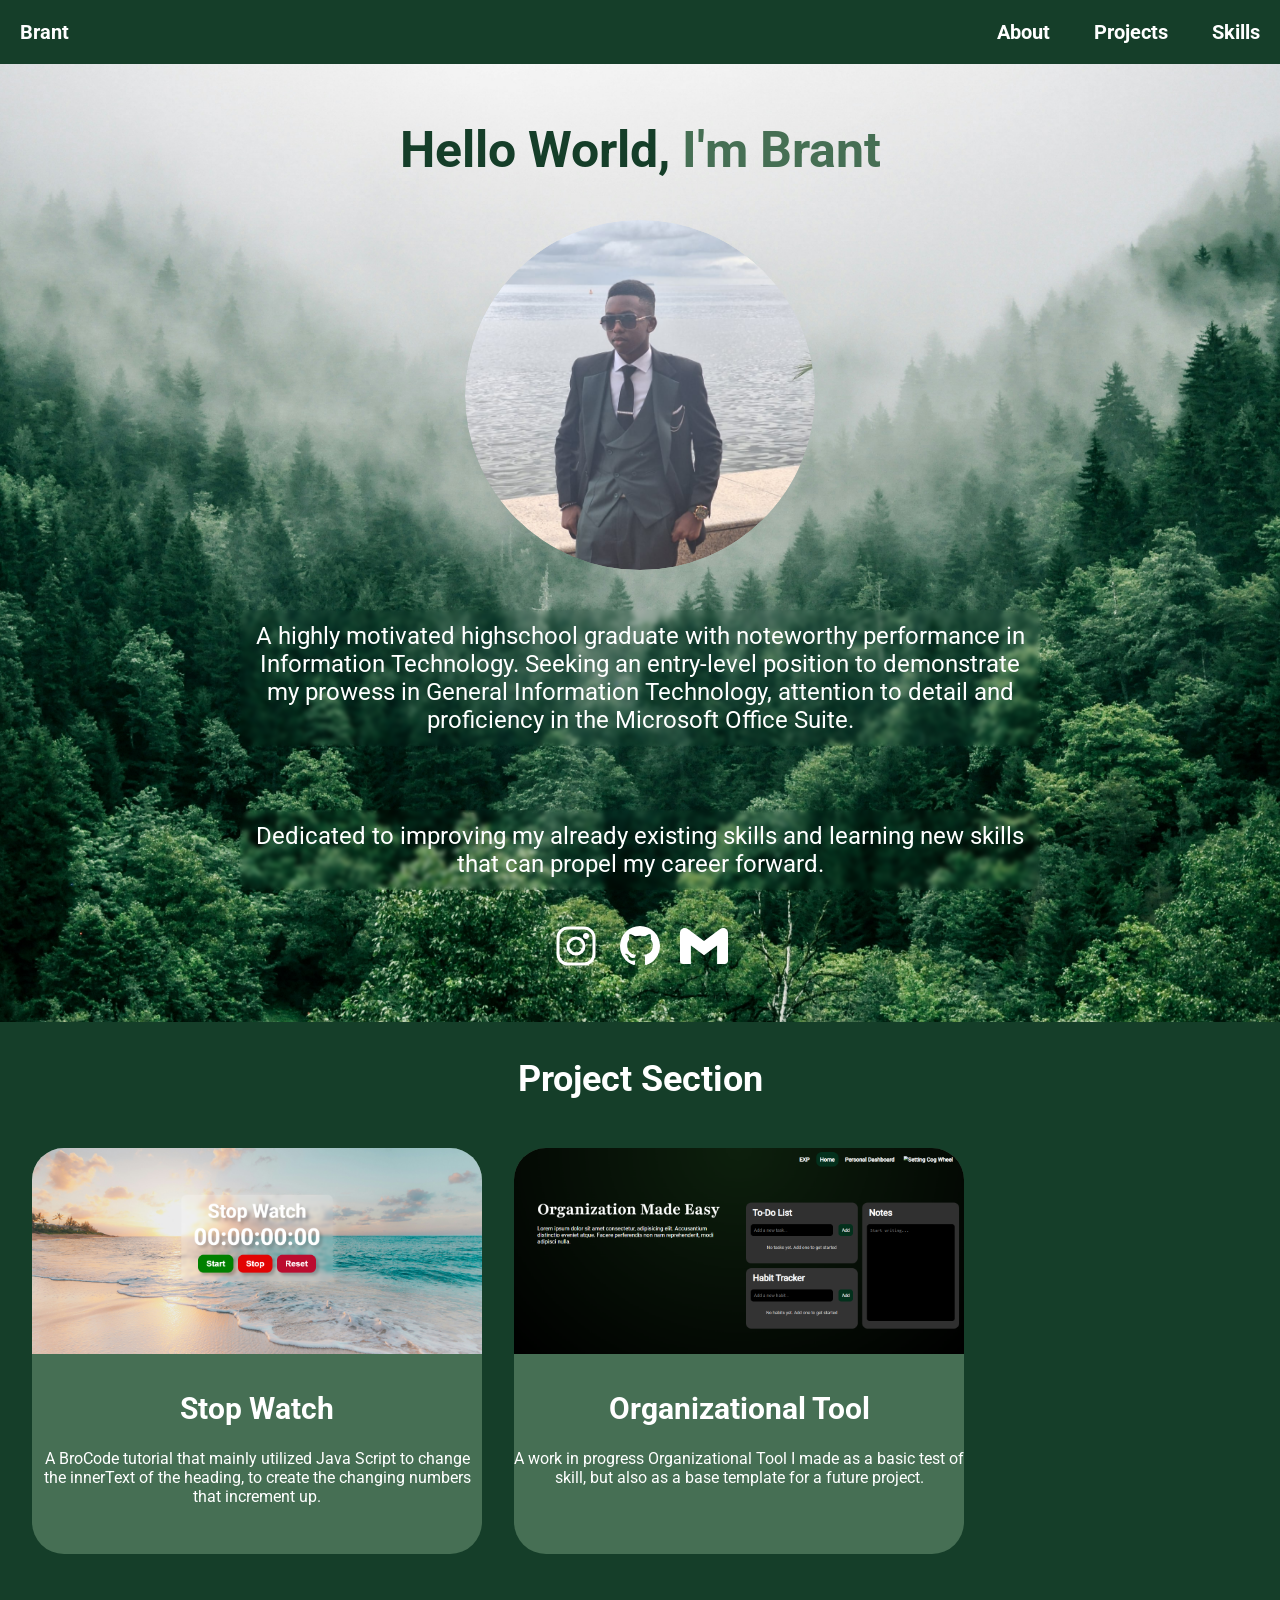
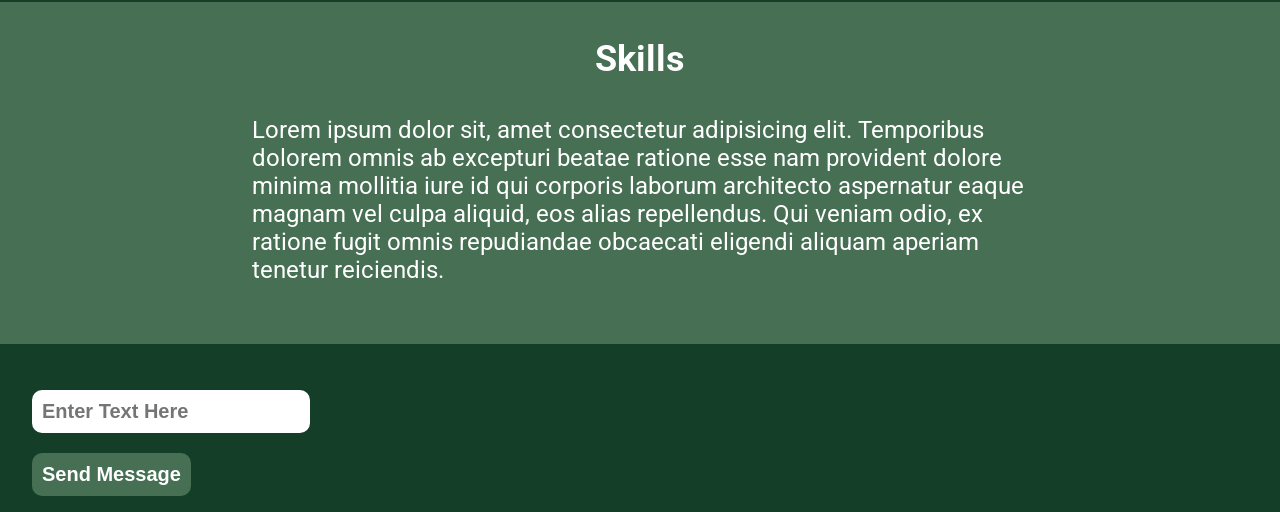
==== index.html @ a265caab "Added variables for colours Increased paragraph text size Improved Stop Watch description" ====
<!DOCTYPE html>
<html lang="en">

<head>
    <meta charset="UTF-8">
    <meta name="viewport" content="width=device-width, initial-scale=1.0">
    <title>Portfolio Website</title>
    <link rel="stylesheet" href="style.css">
    <link rel="icon" href="icons/Logo.png">
</head>

<body>

    <main>

        <header>
            <nav>
                <div class="left">
                    <a href="#">Brant</a>
                </div>

                <div class="right">
                    <a href="#about-section">About</a>
                    <a href="#project-section">Projects</a>
                    <a href="#skill-section">Skills</a>
                </div>
            </nav>
        </header>

        <div class="about-section-background">
            <div class="about-section">
                <h1><span style="color: #153e29;">Hello World,</span> <span style="color: #466f54;">I'm Brant</span>
                </h1>

                <div class="profile-picture">
                    <img src="images/Profile_9.png" alt="A Profile Picture of Me">
                </div>

                <p>
                    A highly motivated highschool graduate with noteworthy performance in Information Technology.
                    Seeking an entry-level position to demonstrate my prowess in General Information Technology,
                    attention to detail and proficiency in the Microsoft Office Suite.
                </p>

                <p>
                    Dedicated to improving my already existing skills and learning new skills that can propel my career
                    forward.
                </p>
            </div>
            <div class="social-links">
                <a href="https://www.instagram.com/unknown._.5772?igsh=MW9hZGM4cDAwenkwdQ=="><img
                        src="icons/line-md--instagram.png" alt="Instagram Logo"></a>
                <a href="https://github.com/Shade5772"><img src="icons/mdi--github.png" alt="Github Logo"></a>
                <a href="mailto:brantstrose@gmail.com"><img src="icons/simple-icons--gmail.png" alt="Gmail Logo"></a>
            </div>
        </div>

        <div class="project-section">

            <h2>Project Section</h2>

            <div class="project-display">

                <div class="project-display-item">
                    <a href="/projects/project_one/index.html"><img class="project-image" src="/images/Project_One.png"
                            alt=""></a>
                    <p>
                        <h3>Stop Watch</h3><br><br>

                        A BroCode tutorial that mainly utilized Java Script to change the innerText of the heading, to
                        create the changing numbers that increment up.
                    </p>
                </div>

                <div class="project-display-item">
                    <a href="/projects/project_two/inedx.html"><img class="project-image" src="/images/Project_Two.png"
                            alt=""></a>
                    <p>
                        <h3>Organizational Tool</h3> <br><br>

                        A work in progress Organizational Tool I made as a basic test of skill, but also as a base
                        template for a future project.
                    </p>
                </div>

            </div>

        </div>

        <div class="skill-section">
            <h2>Skills</h2>

            <p>
                Lorem ipsum dolor sit, amet consectetur adipisicing elit. Temporibus dolorem omnis ab excepturi beatae
                ratione esse nam provident dolore minima mollitia iure id qui corporis laborum architecto aspernatur
                eaque magnam vel culpa aliquid, eos alias repellendus. Qui veniam odio, ex ratione fugit omnis
                repudiandae obcaecati eligendi aliquam aperiam tenetur reiciendis.
            </p>
        </div>

    </main>

    <footer>
        <div class="contacts-section">

            <input id="textInput" type="text" placeholder="Enter Text Here">
            <button onclick="sendConsole()" class="sendButton">Send Message</button>

        </div>
    </footer>
    <script src="main.js" defer></script>
</body>

</html>
---- style.css ----
@import url('https://fonts.googleapis.com/css2?family=Roboto:wght@700&display=swap');

:root {
    
    --background-colour-one: #153e29;
    --background-colour-two: #466f54;
    --default-text-colour: #fff;
    --default-hover: #dfe1e167;
} 

* {
    box-sizing: border-box;
    margin: 0;
    padding: 0;

}

body {
    min-height: 100vh;
    font-family: Roboto;
    color: var(--default-text-colour);
}

main {
    display: flex;
    flex-direction: column;
}

footer {
    display: flex;
    flex-direction: column;
}

.about-section-background {
    background-image: url(images/background.jpg);
    background-size: cover;
    background-repeat: no-repeat;
    background-position: center;
}

.about-section {
    flex-direction: column;
    justify-content: center;
    padding: 6em 0em 0em;
    display: flex;
    align-items: center;
    text-align: center;
    gap: 1em;
}

.project-section {
    display: flex;
    flex-direction: column;
    text-align: center;
    padding: 0em 0em 3em 0em;
    background-color: var(--background-colour-one);
}

.skill-section {
    display: flex;
    flex-direction: column;
    align-items: center;
    padding: 0em 0em 3em 0em;
    background-color: var(--background-colour-two);
}

.contacts-section {
    display: flex;
    flex-direction: column;
    align-items: flex-start;
    background-color: var(--background-colour-one);
    padding: 1em 2em 1em;
}

nav {
    display: flex;
    background-color: var(--background-colour-one);
    align-items: center;
    width: 100%;
    justify-content: space-between;
    position: fixed;
    height: 4em;
    top: 0em;
    z-index: 1000;
}

nav .right a,
nav .left a {
    color: var(--default-text-colour);
    font-weight: bold;
    font-size: 20px;
    text-decoration: none;
    padding: 1em;
}

nav .right a:hover,
nav .left a:hover {
    transition: background-color .2s ease;
    background-color: var(--default-hover);
}

.about-section h1 {
    padding: .5em;
    font-size: 50px;
    font-weight: bold;
}

.about-section .profile-picture {
    width: 350px;
    height: 350px;
    border-radius: 50%;
    overflow: hidden;
}

.about-section .profile-picture img {
    width: 350px;
    height: 350px;
    border-radius: 50%;
    object-fit: cover;
    transition: transform 0.4s ease;
    box-shadow: 10px 10px 20px rgba(255, 255, 255, 0.2);
}

.about-section .profile-picture img:hover {
    transform: scale(1.2);
}

.about-section p {
    margin: 1em 10em 1em 10em;
    padding: .5em;
    font-size: 24px;
    background-color: #ffffff00;
    backdrop-filter: blur(2px);
    border-radius: 10px;
}

.social-links {
    display: flex;
    flex-direction: row;
    align-items: center;
    justify-content: center;
    padding-bottom: 3em;
}

.social-links a {
    padding: .5em .5em 0em;
}

.social-links a img:hover {
    transform: scale(1.2);
}

.project-section h2 {
    margin-top: 1em;
    font-size: 36px;
}

.project-section h3 {
    font-size: 30px;
    margin: -.5em 0em -.5em 0em;
}

.project-section p {
    padding: 1em;
    font-size: 24px;
}

.project-display {
    display: grid;
    margin: 3em 0em 0em 2em;
    padding: 0em 0em 0em 0em;
    grid-template-rows: auto;
    grid-template-columns: 450px 450px;
    gap: 2em;
    justify-content: left;
}

.project-display-item {
    background-color: var(--background-colour-two);
    border-radius: 2em 2em 2em 2em;
}

.project-image {
    width: 450px;
    object-fit: contain;
    border-radius: 2em 2em 0em 0em;
}

.skill-section h2 {
    margin-top: 1em;
    font-size: 36px;
}

.skill-section p {
    margin: 1em 10em 0em 10em;
    padding: .5em;
    font-size: 24px;
}

.sendButton {
    padding: .5em;
    margin-top: 1em;
    font-size: 20px;
    font-weight: bold;
    border: none;
    background-color: var(--background-colour-two);
    border-radius: 10px;
    transition: background-color .2s ease;
    color: var(--default-text-colour);
}

.sendButton:hover {
    background-color: #2f573d;
}

#textInput {
    padding: .5em;
    margin-top: 1.5em;
    font-size: 20px;
    font-weight: bold;
    border: none;
    border-radius: 10px;
}

@media (max-width: 992px) {

    nav .left a,
    nav .right a {
        font-size: 15px;
    }

    nav {
        height: 3em;
    }

    .about-section {
        padding-top: 4.5em;
    }

    .about-section .profile-picture img {
        width: 250px;
        height: 250px;
        border-radius: 50%;
        object-fit: cover;
    }

    .about-section .profile-picture {
        width: 250px;
        height: 250px;
        border-radius: 50%;
        overflow: hidden;
    }

    .about-section h1 {
        font-size: 33px;
    }

    .project-section h2,
    .skill-section h2 {
        font-size: 32px;
    }

    .project-section p,
    .skill-section p,
    .about-section p {
        margin: 1em 3em 1em 3em;
        padding: .5em;
        font-size: 15px;
    }

    .social-links img {
        transform: scale(.9);
    }

    .social-links {
        padding-bottom: 1.5em;
    }

    .social-links a img:hover {
        transform: scale(1);
    }
}
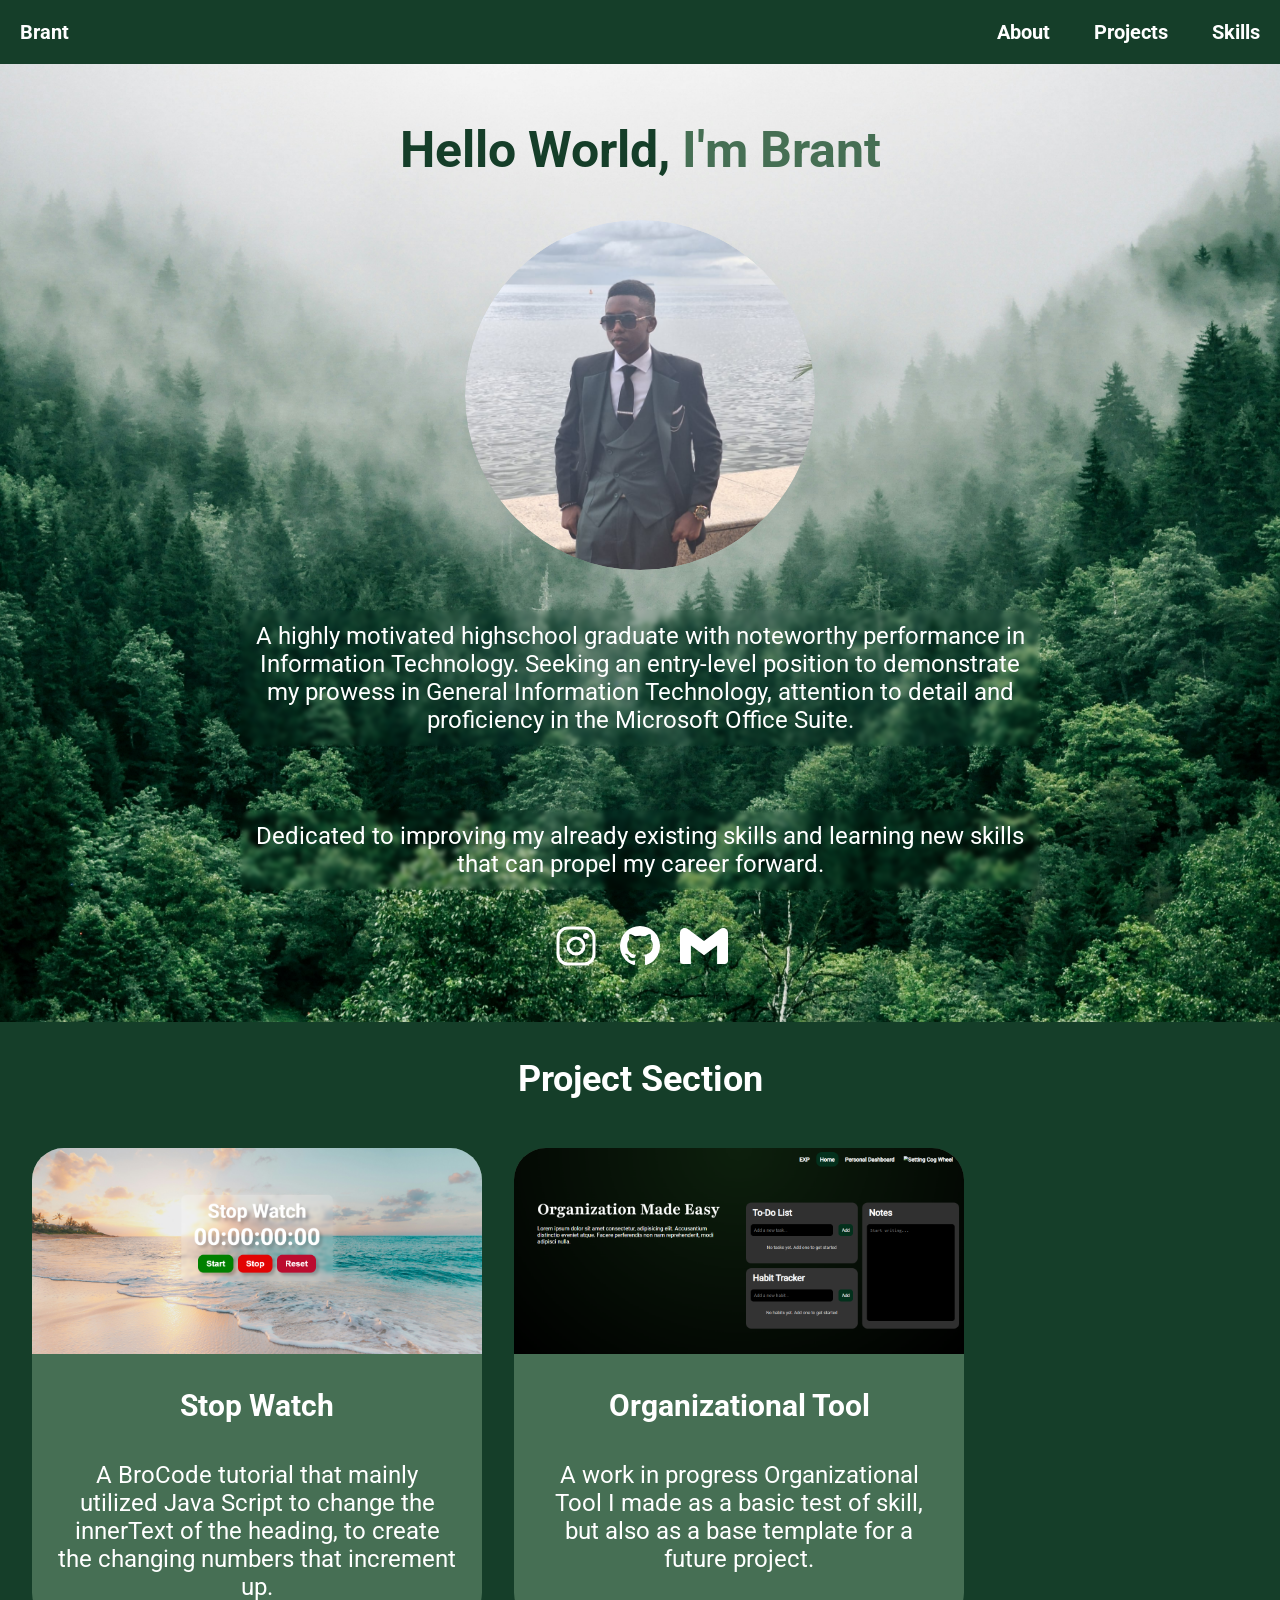
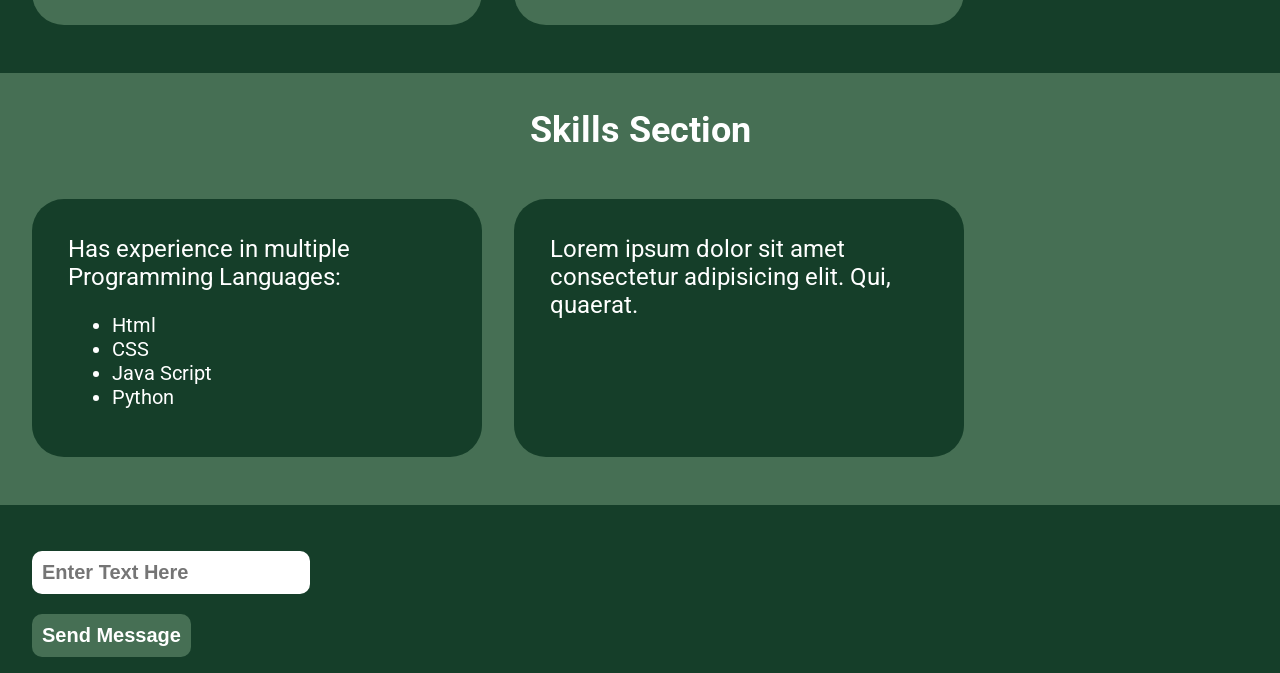
==== commit 65eff4d7: "Revised Skills Section" ====
--- a/index.html
+++ b/index.html
@@ -64,9 +64,10 @@
                 <div class="project-display-item">
                     <a href="/projects/project_one/index.html"><img class="project-image" src="/images/Project_One.png"
                             alt=""></a>
+
+                    <h3>Stop Watch</h3><br><br>
+
                     <p>
-                        <h3>Stop Watch</h3><br><br>
-
                         A BroCode tutorial that mainly utilized Java Script to change the innerText of the heading, to
                         create the changing numbers that increment up.
                     </p>
@@ -75,9 +76,10 @@
                 <div class="project-display-item">
                     <a href="/projects/project_two/inedx.html"><img class="project-image" src="/images/Project_Two.png"
                             alt=""></a>
+
+                    <h3>Organizational Tool</h3> <br><br>
+
                     <p>
-                        <h3>Organizational Tool</h3> <br><br>
-
                         A work in progress Organizational Tool I made as a basic test of skill, but also as a base
                         template for a future project.
                     </p>
@@ -88,14 +90,35 @@
         </div>
 
         <div class="skill-section">
-            <h2>Skills</h2>
 
-            <p>
-                Lorem ipsum dolor sit, amet consectetur adipisicing elit. Temporibus dolorem omnis ab excepturi beatae
-                ratione esse nam provident dolore minima mollitia iure id qui corporis laborum architecto aspernatur
-                eaque magnam vel culpa aliquid, eos alias repellendus. Qui veniam odio, ex ratione fugit omnis
-                repudiandae obcaecati eligendi aliquam aperiam tenetur reiciendis.
-            </p>
+            <h2>Skills Section</h2>
+
+            <div class="skill-display">
+
+                <div class="skill-display-item">
+                    <p>
+
+                        Has experience in multiple Programming Languages:
+                        <ul>
+                            <li>Html</li>
+                            <li>CSS</li>
+                            <li>Java Script</li>
+                            <li>Python</li>
+                        </ul>
+
+                    </p>
+                </div>
+
+                <div class="skill-display-item">
+
+                    <p>
+                        Lorem ipsum dolor sit amet consectetur adipisicing elit. Qui, quaerat.
+                    </p>
+
+                </div>
+
+            </div>
+
         </div>
 
     </main>
--- a/style.css
+++ b/style.css
@@ -1,12 +1,12 @@
 @import url('https://fonts.googleapis.com/css2?family=Roboto:wght@700&display=swap');
 
 :root {
-    
+
     --background-colour-one: #153e29;
     --background-colour-two: #466f54;
     --default-text-colour: #fff;
     --default-hover: #dfe1e167;
-} 
+}
 
 * {
     box-sizing: border-box;
@@ -59,9 +59,10 @@
 .skill-section {
     display: flex;
     flex-direction: column;
-    align-items: center;
+    align-items: left;
     padding: 0em 0em 3em 0em;
     background-color: var(--background-colour-two);
+    size: 1;
 }
 
 .contacts-section {
@@ -157,11 +158,11 @@
 
 .project-section h3 {
     font-size: 30px;
-    margin: -.5em 0em -.5em 0em;
+    margin: 1em 0em 0em 0em;
 }
 
 .project-section p {
-    padding: 1em;
+    padding: 0em 1em 1em 1em;
     font-size: 24px;
 }
 
@@ -189,12 +190,33 @@
 .skill-section h2 {
     margin-top: 1em;
     font-size: 36px;
+    text-align: center;
 }
 
 .skill-section p {
-    margin: 1em 10em 0em 10em;
+    margin: 1em 1em 0em 1em;
     padding: .5em;
     font-size: 24px;
+}
+
+.skill-section ul {
+    margin: .5em 0em 0em 4em;
+    font-size: 20px;
+}
+
+.skill-display {
+    display: grid;
+    margin: 3em 0em 0em 2em;
+    padding: 0em 0em 0em 0em;
+    grid-template-rows: auto;
+    grid-template-columns: 450px 450px;
+    gap: 2em;
+    justify-content: left;
+}
+
+.skill-display-item {
+    background-color: var(--background-colour-one);
+    border-radius: 2em 2em 2em 2em;
 }
 
 .sendButton {
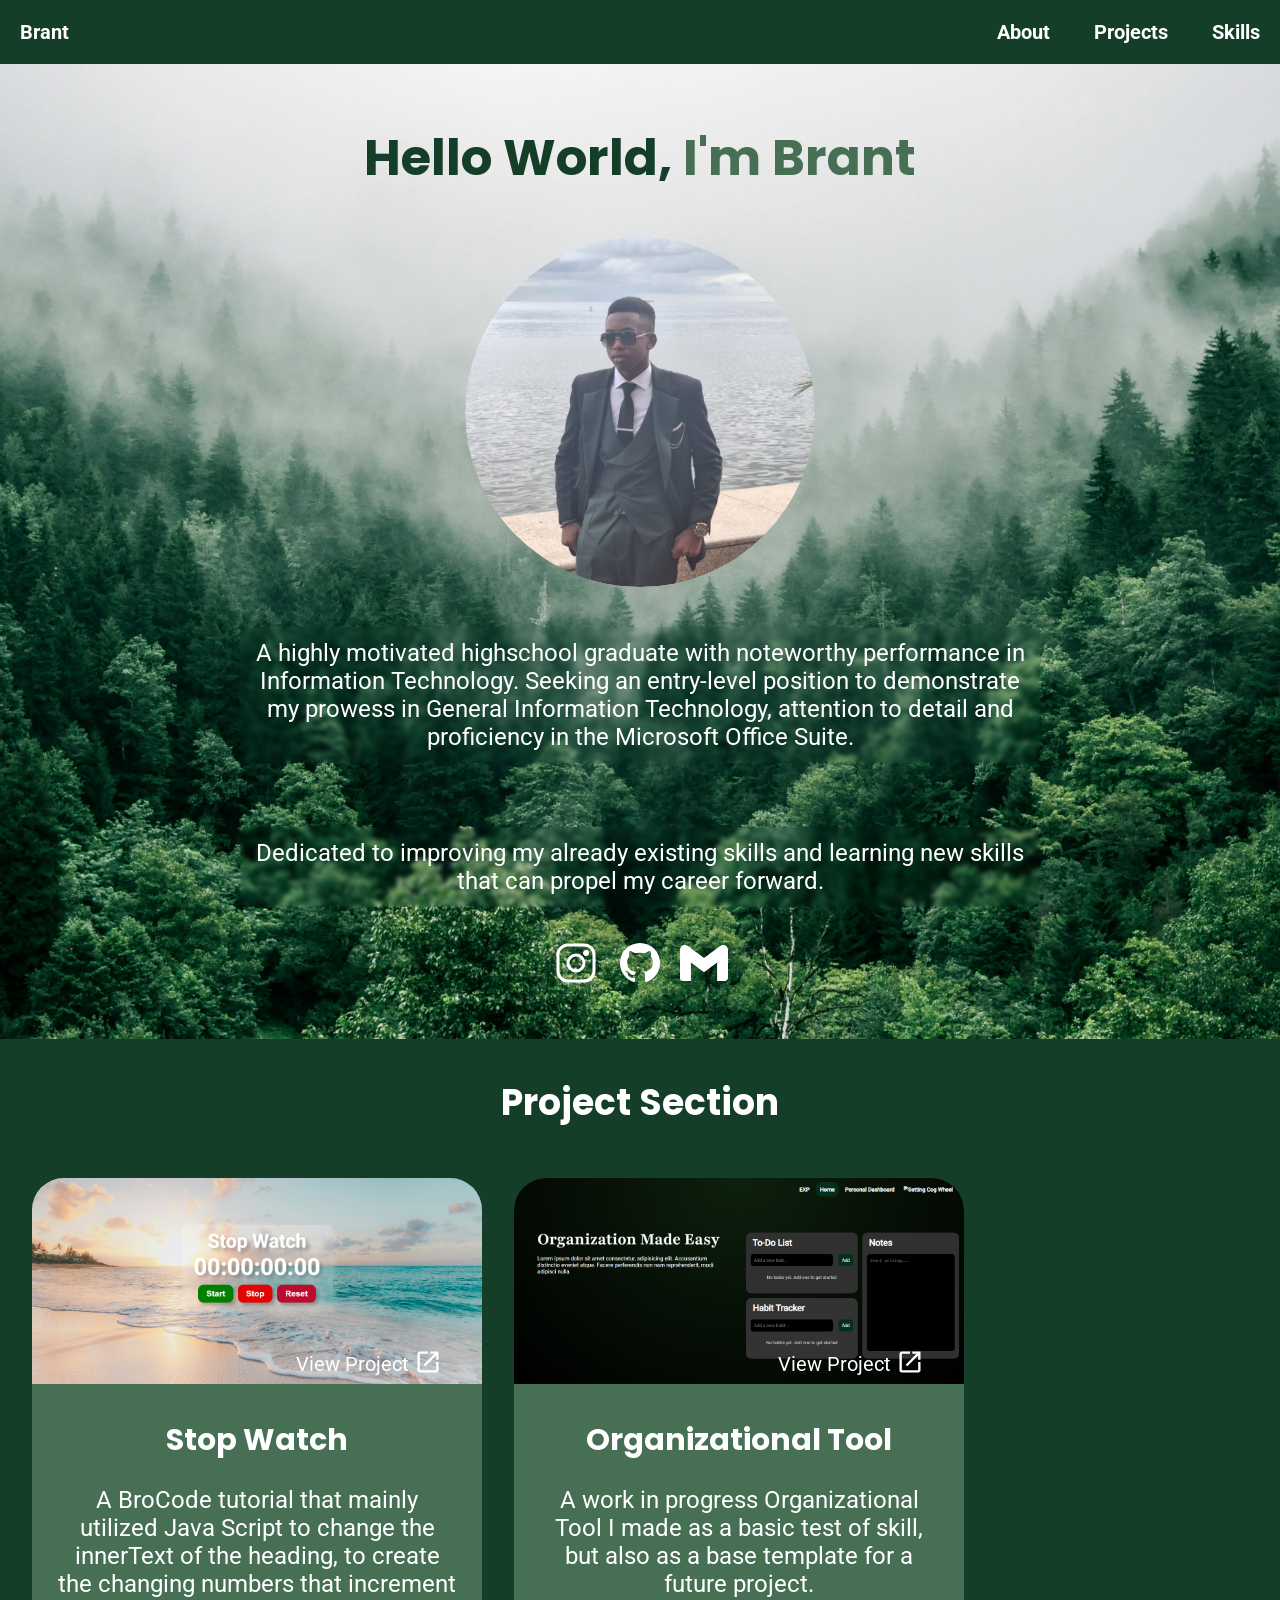
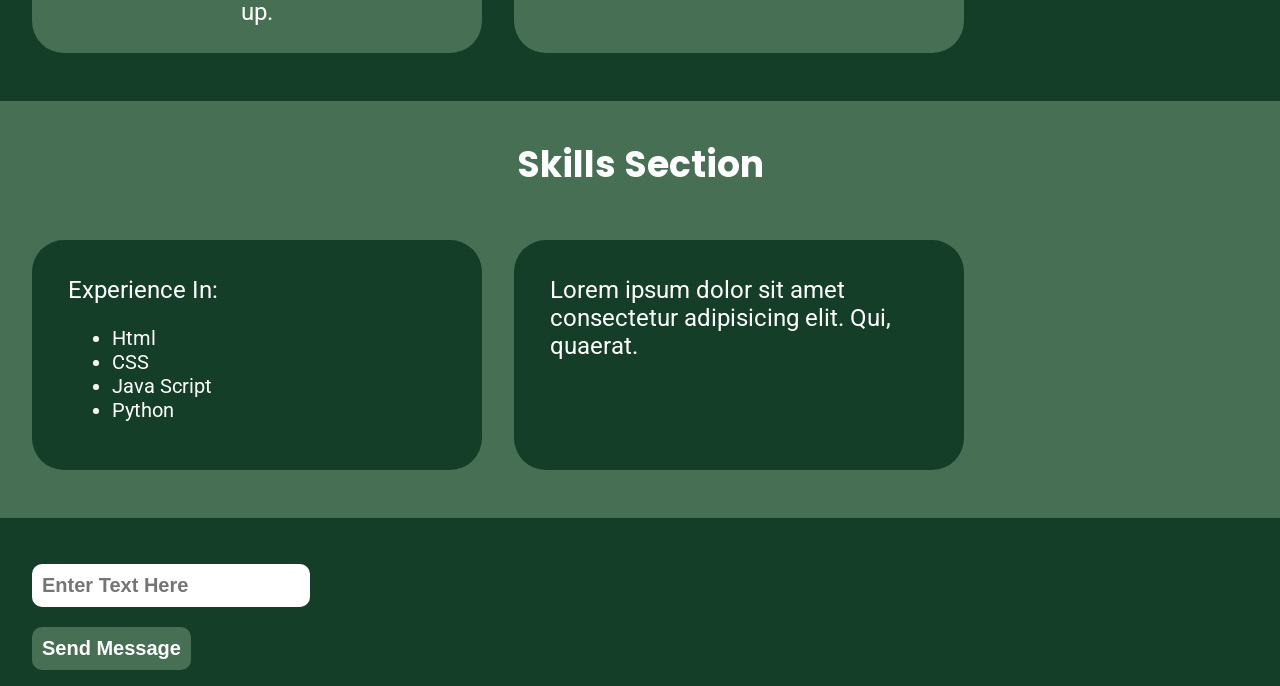
==== commit 21a860c0: "Changed Fonts Added a View Projects link on the Projects Cards" ====
--- a/index.html
+++ b/index.html
@@ -62,8 +62,13 @@
             <div class="project-display">
 
                 <div class="project-display-item">
+
                     <a href="/projects/project_one/index.html"><img class="project-image" src="/images/Project_One.png"
                             alt=""></a>
+                    <div class="overlay">
+                        <p><a class="project-link" href="/projects/project_one/index.html">View Project<img
+                                    src="/icons/material-symbols--open-in-new.png" alt=""></a></p>
+                    </div>
 
                     <h3>Stop Watch</h3><br><br>
 
@@ -76,6 +81,10 @@
                 <div class="project-display-item">
                     <a href="/projects/project_two/inedx.html"><img class="project-image" src="/images/Project_Two.png"
                             alt=""></a>
+                    <div class="overlay">
+                        <p><a class="project-link" href="/projects/project_two/inedx.html">View Project<img
+                                    src="/icons/material-symbols--open-in-new.png" alt=""></a></p>
+                    </div>
 
                     <h3>Organizational Tool</h3> <br><br>
 
@@ -98,7 +107,7 @@
                 <div class="skill-display-item">
                     <p>
 
-                        Has experience in multiple Programming Languages:
+                        Experience In:
                         <ul>
                             <li>Html</li>
                             <li>CSS</li>
--- a/style.css
+++ b/style.css
@@ -1,4 +1,6 @@
 @import url('https://fonts.googleapis.com/css2?family=Roboto:wght@700&display=swap');
+@import url('https://fonts.googleapis.com/css2?family=Cookie&family=DM+Sans:ital,opsz,wght@0,9..40,100..1000;1,9..40,100..1000&family=Lobster&family=Lugrasimo&family=Niconne&family=Playfair:ital,opsz,wght@0,5..1200,300..900;1,5..1200,300..900&family=Poppins:ital,wght@0,100;0,200;0,300;0,400;0,500;0,600;0,700;0,800;0,900;1,100;1,200;1,300;1,400;1,500;1,600;1,700;1,800;1,900&display=swap');
+@import url('https://fonts.googleapis.com/css2?family=Cookie&family=DM+Sans:ital,opsz,wght@0,9..40,100..1000;1,9..40,100..1000&family=Inter:ital,opsz,wght@0,14..32,100..900;1,14..32,100..900&family=Lobster&family=Lugrasimo&family=Niconne&family=Playfair:ital,opsz,wght@0,5..1200,300..900;1,5..1200,300..900&family=Poppins:ital,wght@0,100;0,200;0,300;0,400;0,500;0,600;0,700;0,800;0,900;1,100;1,200;1,300;1,400;1,500;1,600;1,700;1,800;1,900&display=swap');
 
 :root {
 
@@ -62,7 +64,6 @@
     align-items: left;
     padding: 0em 0em 3em 0em;
     background-color: var(--background-colour-two);
-    size: 1;
 }
 
 .contacts-section {
@@ -104,6 +105,7 @@
     padding: .5em;
     font-size: 50px;
     font-weight: bold;
+    font-family: Poppins;
 }
 
 .about-section .profile-picture {
@@ -133,6 +135,7 @@
     background-color: #ffffff00;
     backdrop-filter: blur(2px);
     border-radius: 10px;
+    font-weight: normal;
 }
 
 .social-links {
@@ -154,23 +157,26 @@
 .project-section h2 {
     margin-top: 1em;
     font-size: 36px;
+    font-family: Poppins;
 }
 
 .project-section h3 {
     font-size: 30px;
-    margin: 1em 0em 0em 0em;
+    margin: 1em 0em -.5em 0em;
+    font-family: Poppins;
 }
 
 .project-section p {
     padding: 0em 1em 1em 1em;
     font-size: 24px;
+    font-weight: normal;
 }
 
 .project-display {
     display: grid;
     margin: 3em 0em 0em 2em;
     padding: 0em 0em 0em 0em;
-    grid-template-rows: auto;
+    grid-template-rows: 475px;
     grid-template-columns: 450px 450px;
     gap: 2em;
     justify-content: left;
@@ -179,6 +185,12 @@
 .project-display-item {
     background-color: var(--background-colour-two);
     border-radius: 2em 2em 2em 2em;
+    position: relative;
+    transition: transform 0.3s ease-in-out;
+}
+
+.project-display-item:hover {
+    transform: scale(1.05);
 }
 
 .project-image {
@@ -187,16 +199,34 @@
     border-radius: 2em 2em 0em 0em;
 }
 
+.project-link {
+    color: var(--default-text-colour);
+    text-decoration: none;
+    font-size: 20px;
+}
+
+.overlay {
+    position: absolute;
+    display: flex;
+    margin: -2.5em 0em 0em 15em;
+}
+
+.overlay img {
+    margin: 0em 0em -.25em .25em;
+}
+
 .skill-section h2 {
     margin-top: 1em;
     font-size: 36px;
     text-align: center;
+    font-family: Poppins;
 }
 
 .skill-section p {
     margin: 1em 1em 0em 1em;
     padding: .5em;
     font-size: 24px;
+    font-weight: normal;
 }
 
 .skill-section ul {
@@ -217,6 +247,11 @@
 .skill-display-item {
     background-color: var(--background-colour-one);
     border-radius: 2em 2em 2em 2em;
+    transition: transform 0.3s ease-in-out;
+}
+
+.skill-display-item:hover {
+    transform: scale(1.05);
 }
 
 .sendButton {
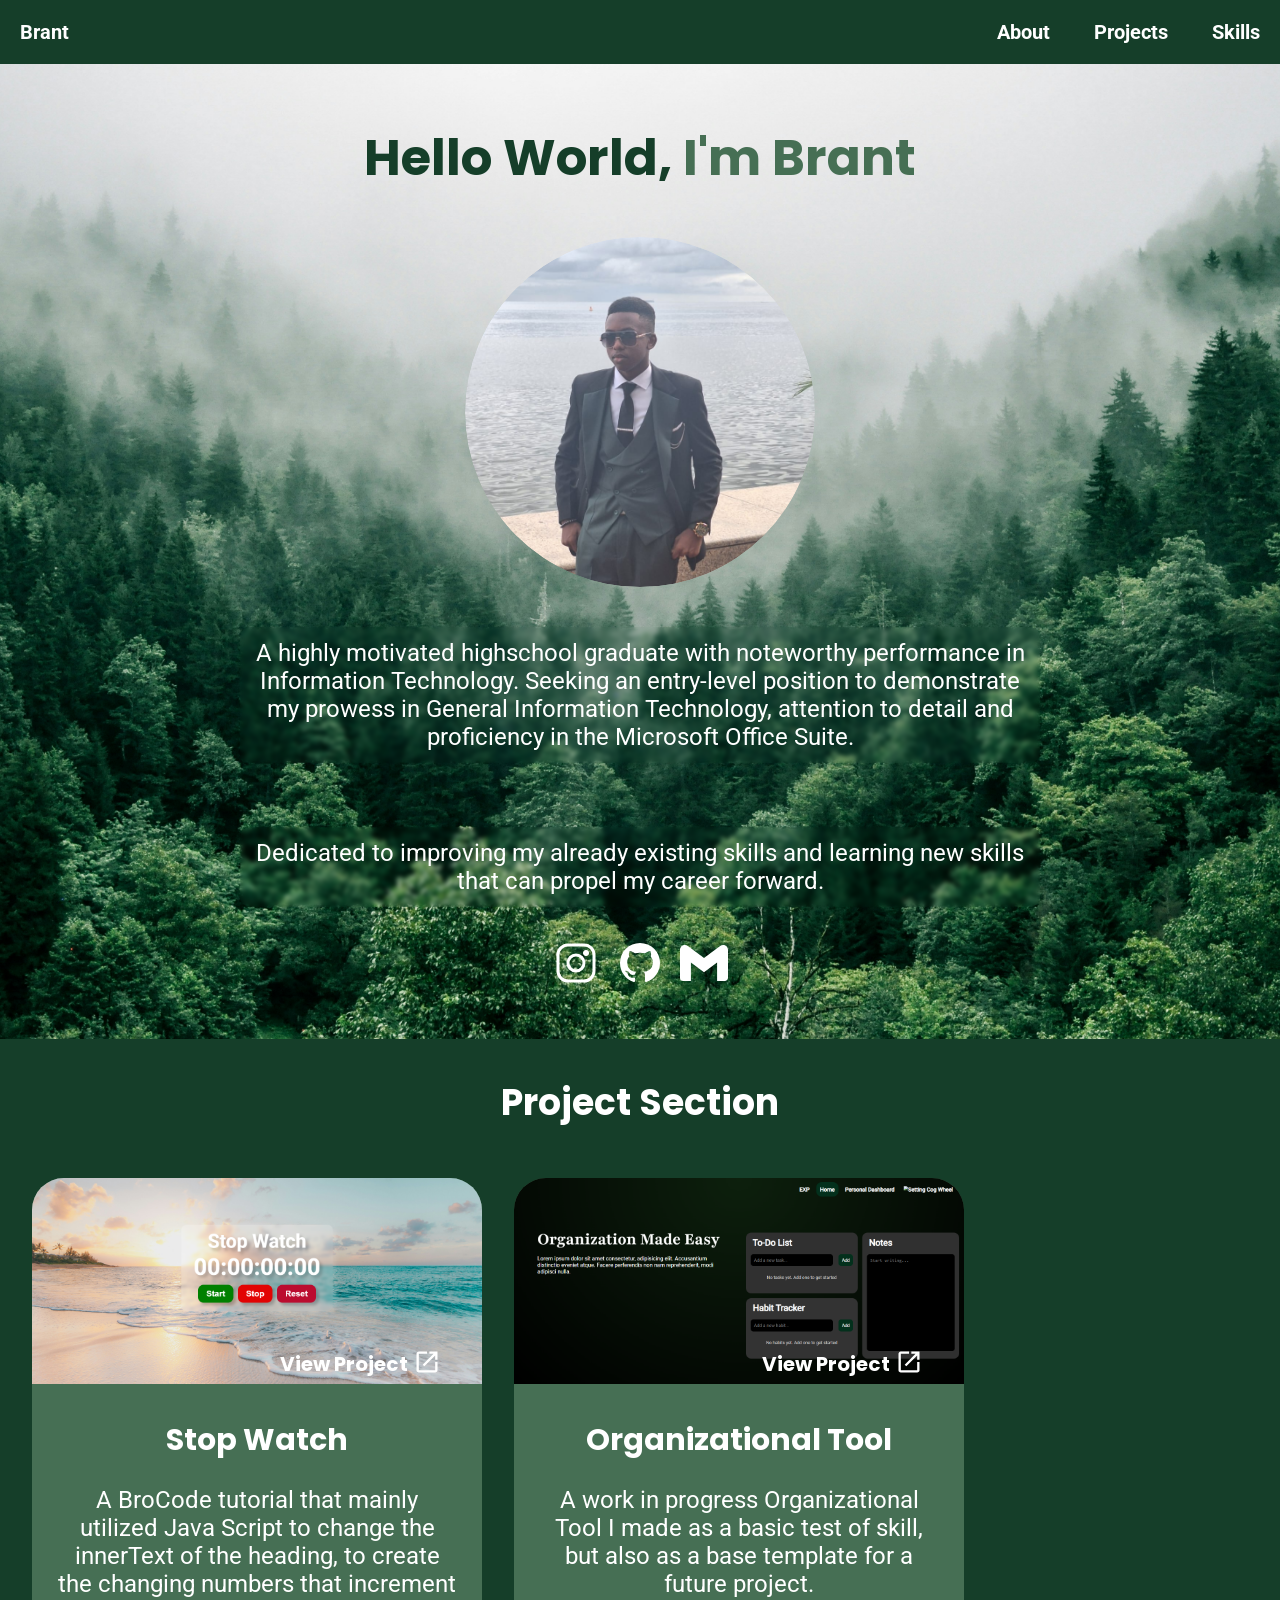
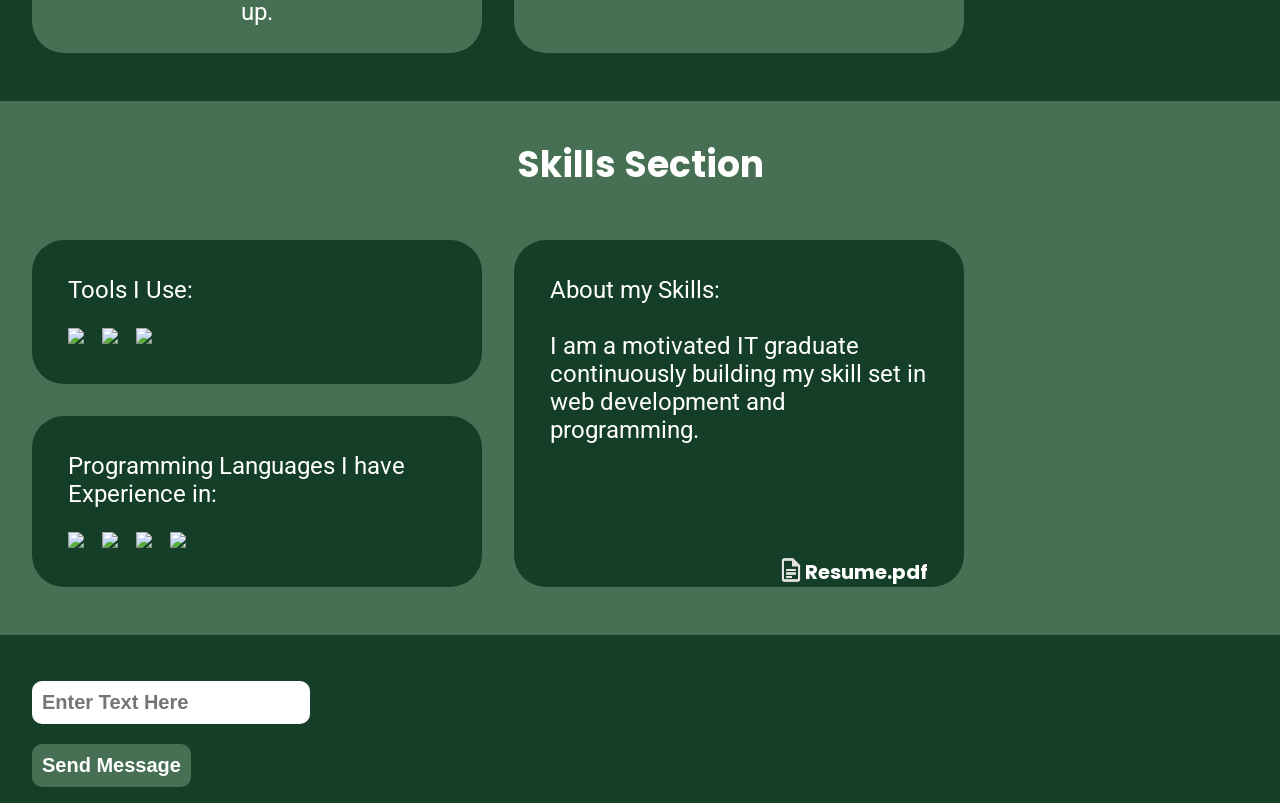
==== commit 9b88f8e3: "Revised Skills Section" ====
--- a/index.html
+++ b/index.html
@@ -104,26 +104,40 @@
 
             <div class="skill-display">
 
-                <div class="skill-display-item">
+                <div class="skill-display-item programming">
                     <p>
-
-                        Experience In:
-                        <ul>
-                            <li>Html</li>
-                            <li>CSS</li>
-                            <li>Java Script</li>
-                            <li>Python</li>
-                        </ul>
-
+                        Programming Languages I have Experience in:<br>
+                        <img class="skill-icon"
+                            src="https://cdn.jsdelivr.net/gh/devicons/devicon@latest/icons/html5/html5-original.svg" />
+                        <img class="skill-icon"
+                            src="https://cdn.jsdelivr.net/gh/devicons/devicon@latest/icons/css3/css3-original.svg" />
+                        <img class="skill-icon"
+                            src="https://cdn.jsdelivr.net/gh/devicons/devicon@latest/icons/javascript/javascript-original.svg" />
+                        <img class="skill-icon"
+                            src="https://cdn.jsdelivr.net/gh/devicons/devicon@latest/icons/python/python-original.svg" />
                     </p>
                 </div>
 
-                <div class="skill-display-item">
+                <div class="skill-display-item tools">
+                    <p>
+                        Tools I Use:<br>
+                        <img class="skill-icon"
+                            src="https://cdn.jsdelivr.net/gh/devicons/devicon@latest/icons/github/github-original.svg" />
+                        <img class="skill-icon"
+                            src="https://cdn.jsdelivr.net/gh/devicons/devicon@latest/icons/vscode/vscode-original.svg" />
+                        <img class="skill-icon"
+                            src="https://cdn.jsdelivr.net/gh/devicons/devicon@latest/icons/git/git-original.svg" />
+                    </p>
+                </div>
 
+                <div class="skill-display-item other">
                     <p>
-                        Lorem ipsum dolor sit amet consectetur adipisicing elit. Qui, quaerat.
+                        About my Skills:<br><br>
+                        I am a motivated IT graduate continuously building my skill set in web development and
+                        programming.<br><br><br><br><br>
+
+                        <a class="skill-link" href=""><img src="/icons/docs_28dp_E3E3E3_FILL0_wght400_GRAD0_opsz24.png" alt="">Resume.pdf</a>
                     </p>
-
                 </div>
 
             </div>
--- a/style.css
+++ b/style.css
@@ -199,20 +199,31 @@
     border-radius: 2em 2em 0em 0em;
 }
 
-.project-link {
-    color: var(--default-text-colour);
-    text-decoration: none;
-    font-size: 20px;
-}
-
 .overlay {
     position: absolute;
     display: flex;
-    margin: -2.5em 0em 0em 15em;
+    margin: -2.5em 0em 0em 14em;
 }
 
 .overlay img {
     margin: 0em 0em -.25em .25em;
+}
+
+.project-link {
+    color: var(--default-text-colour);
+    text-decoration: none;
+    font-size: 20px;
+    font-family: Poppins;
+    font-weight: bold;
+}
+
+.skill-link {
+    color: var(--default-text-colour);
+    text-decoration: none;
+    font-size: 20px;
+    font-family: Poppins;
+    font-weight: bold;
+    float: right;
 }
 
 .skill-section h2 {
@@ -238,7 +249,7 @@
     display: grid;
     margin: 3em 0em 0em 2em;
     padding: 0em 0em 0em 0em;
-    grid-template-rows: auto;
+    grid-template-rows: auto auto;
     grid-template-columns: 450px 450px;
     gap: 2em;
     justify-content: left;
@@ -252,6 +263,28 @@
 
 .skill-display-item:hover {
     transform: scale(1.05);
+}
+
+.programming {
+    grid-row: 2;
+}
+
+.tools {
+    grid-row: 1;
+}
+
+.other {
+    grid-row: 1 / span 2;
+}
+
+.other p img {
+    margin: 0em 0em -.25em .25em;
+}
+
+.skill-icon {
+    width: 52px;
+    padding: 1em 0em 0em 0em;
+    margin: 0em .5em 0em 0em;
 }
 
 .sendButton {
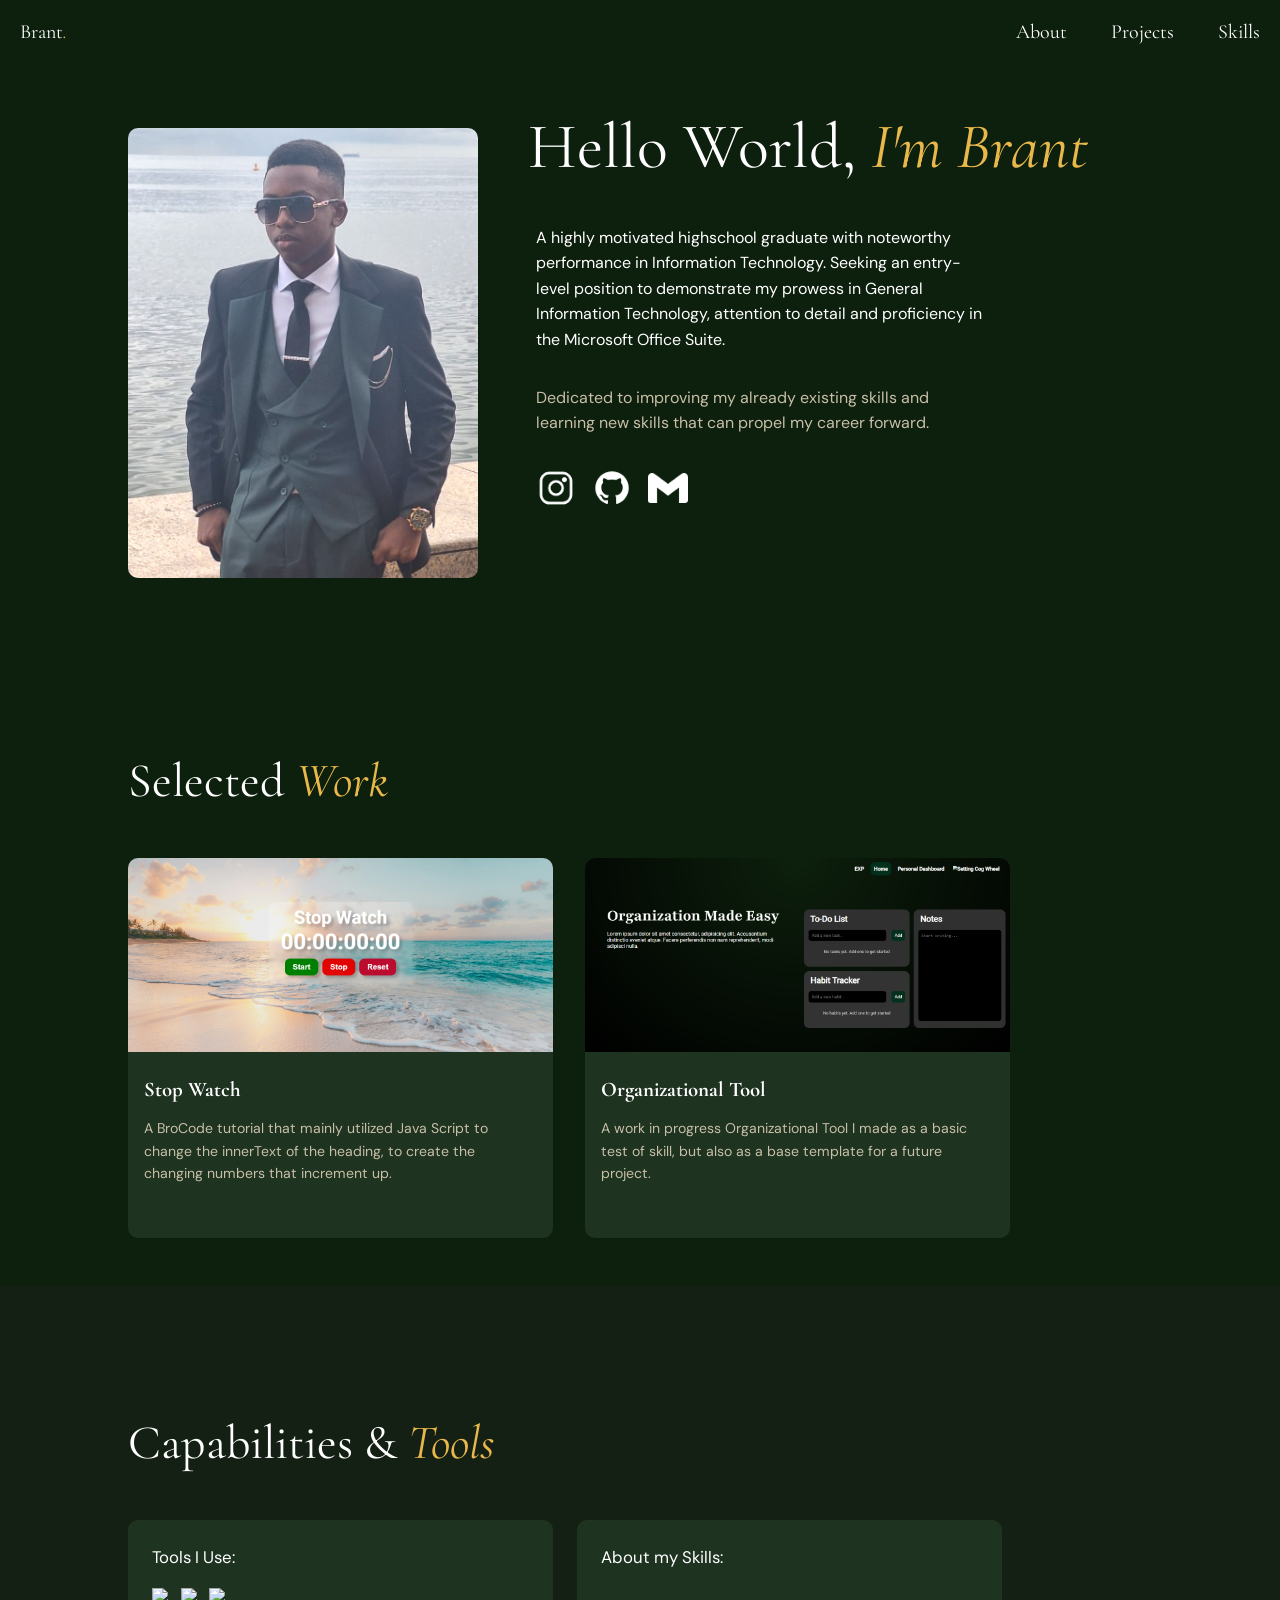
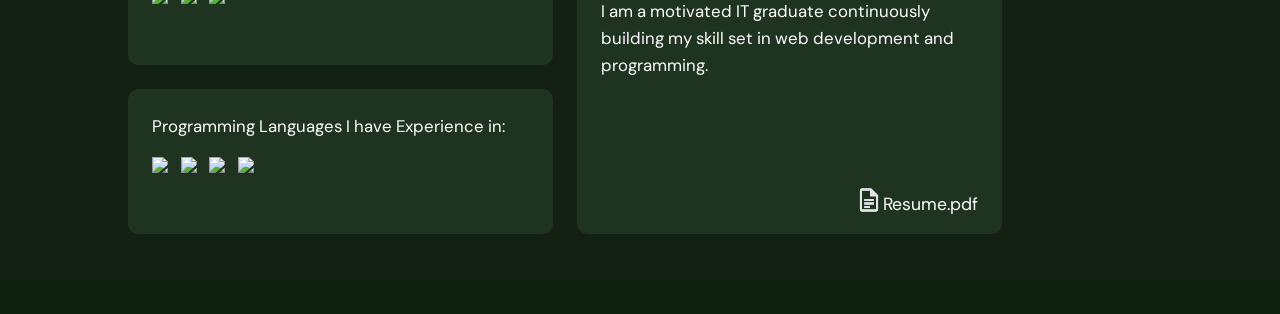
==== commit 281358c0: "Refactor HTML structure and update CSS styles for improved layout and readability; add new profile i" ====
--- a/index.html
+++ b/index.html
@@ -1,160 +1,181 @@
-<!DOCTYPE html>
+<!doctype html>
 <html lang="en">
 
 <head>
-    <meta charset="UTF-8">
-    <meta name="viewport" content="width=device-width, initial-scale=1.0">
-    <title>Portfolio Website</title>
-    <link rel="stylesheet" href="style.css">
-    <link rel="icon" href="icons/Logo.png">
+  <meta charset="UTF-8" />
+  <meta name="viewport" content="width=device-width, initial-scale=1.0" />
+  <title>Portfolio Website</title>
+  <link rel="stylesheet" href="style.css" />
+  <link rel="icon" href="icons/Logo.png" />
 </head>
 
 <body>
 
-    <main>
+  <header>
+    <nav>
+      <div class="left">
+        <a href="#">Brant<span style="color: #e8b84b; font-style: italic;">.</span></a>
+      </div>
 
-        <header>
-            <nav>
-                <div class="left">
-                    <a href="#">Brant</a>
-                </div>
+      <div class="right">
+        <a href="#about-section">About</a>
+        <a href="#project-section">Projects</a>
+        <a href="#skill-section">Skills</a>
+      </div>
+    </nav>
+  </header>
 
-                <div class="right">
-                    <a href="#about-section">About</a>
-                    <a href="#project-section">Projects</a>
-                    <a href="#skill-section">Skills</a>
-                </div>
-            </nav>
-        </header>
+  <main>
 
-        <div class="about-section-background">
-            <div class="about-section">
-                <h1><span style="color: #153e29;">Hello World,</span> <span style="color: #466f54;">I'm Brant</span>
-                </h1>
+    <div class="about-section" id="about-section">
 
-                <div class="profile-picture">
-                    <img src="images/Profile_9.png" alt="A Profile Picture of Me">
-                </div>
+      <div class="profile-picture">
+        <img src="images/Profile_10.png" alt="A Profile Picture of Me" />
+      </div>
 
-                <p>
-                    A highly motivated highschool graduate with noteworthy performance in Information Technology.
-                    Seeking an entry-level position to demonstrate my prowess in General Information Technology,
-                    attention to detail and proficiency in the Microsoft Office Suite.
-                </p>
+      <div class="hero-text">
+        <h1 id="hero-heading">Hello World, <em>I'm Brant</em></h1>
 
-                <p>
-                    Dedicated to improving my already existing skills and learning new skills that can propel my career
-                    forward.
-                </p>
-            </div>
-            <div class="social-links">
-                <a href="https://www.instagram.com/unknown._.5772?igsh=MW9hZGM4cDAwenkwdQ=="><img
-                        src="icons/line-md--instagram.png" alt="Instagram Logo"></a>
-                <a href="https://github.com/Shade5772"><img src="icons/mdi--github.png" alt="Github Logo"></a>
-                <a href="mailto:brantstrose@gmail.com"><img src="icons/simple-icons--gmail.png" alt="Gmail Logo"></a>
-            </div>
+        <p>
+          A highly motivated highschool graduate with noteworthy performance
+          in Information Technology. Seeking an entry-level position to
+          demonstrate my prowess in General Information Technology, attention
+          to detail and proficiency in the Microsoft Office Suite.
+        </p>
+
+        <p class="subtext">
+          Dedicated to improving my already existing skills and learning new
+          skills that can propel my career forward.
+        </p>
+
+        <div class="social-links">
+          <a href="https://www.instagram.com/unknown._.5772?igsh=MW9hZGM4cDAwenkwdQ=="><img
+              src="icons/line-md--instagram.png" alt="Instagram Logo" /></a>
+          <a href="https://github.com/Shade5772"><img src="icons/mdi--github.png" alt="Github Logo" /></a>
+          <a href="mailto:brantstrose@gmail.com"><img src="icons/simple-icons--gmail.png" alt="Gmail Logo" /></a>
         </div>
+      </div>
 
-        <div class="project-section">
+    </div>
 
-            <h2>Project Section</h2>
+    <div class="project-section" id="project-section">
+      <h2>Selected <em>Work</em></h2>
 
-            <div class="project-display">
+      <div class="project-display">
 
-                <div class="project-display-item">
+        <div class="project-display-item">
 
-                    <a href="/projects/project_one/index.html"><img class="project-image" src="/images/Project_One.png"
-                            alt=""></a>
-                    <div class="overlay">
-                        <p><a class="project-link" href="/projects/project_one/index.html">View Project<img
-                                    src="/icons/material-symbols--open-in-new.png" alt=""></a></p>
-                    </div>
+          <a href="/projects/project_one/index.html"><img class="project-image" src="/images/Project_One.png"
+              alt="" /></a>
 
-                    <h3>Stop Watch</h3><br><br>
+          <div class="overlay">
 
-                    <p>
-                        A BroCode tutorial that mainly utilized Java Script to change the innerText of the heading, to
-                        create the changing numbers that increment up.
-                    </p>
-                </div>
+            <p>
+              <a class="project-link" href="/projects/project_one/index.html">View Project<img
+                  src="/icons/material-symbols--open-in-new.png" alt="" /></a>
+            </p>
 
-                <div class="project-display-item">
-                    <a href="/projects/project_two/inedx.html"><img class="project-image" src="/images/Project_Two.png"
-                            alt=""></a>
-                    <div class="overlay">
-                        <p><a class="project-link" href="/projects/project_two/inedx.html">View Project<img
-                                    src="/icons/material-symbols--open-in-new.png" alt=""></a></p>
-                    </div>
+          </div>
 
-                    <h3>Organizational Tool</h3> <br><br>
+          <div class="project-text">
 
-                    <p>
-                        A work in progress Organizational Tool I made as a basic test of skill, but also as a base
-                        template for a future project.
-                    </p>
-                </div>
+            <h3>Stop Watch</h3>
+            <br /><br />
 
-            </div>
+            <p class="subtext">
+              A BroCode tutorial that mainly utilized Java Script to change the
+              innerText of the heading, to create the changing numbers that
+              increment up.
+            </p>
+          </div>
 
         </div>
 
-        <div class="skill-section">
+        <div class="project-display-item">
+          <a href="/projects/project_two/inedx.html"><img class="project-image" src="/images/Project_Two.png"
+              alt="" /></a>
+          <div class="overlay">
+            <p>
+              <a class="project-link" href="/projects/project_two/inedx.html">View Project<img
+                  src="/icons/material-symbols--open-in-new.png" alt="" /></a>
+            </p>
+          </div>
 
-            <h2>Skills Section</h2>
+          <div class="project-text">
 
-            <div class="skill-display">
+            <h3>Organizational Tool</h3>
+            <br /><br />
 
-                <div class="skill-display-item programming">
-                    <p>
-                        Programming Languages I have Experience in:<br>
-                        <img class="skill-icon"
-                            src="https://cdn.jsdelivr.net/gh/devicons/devicon@latest/icons/html5/html5-original.svg" />
-                        <img class="skill-icon"
-                            src="https://cdn.jsdelivr.net/gh/devicons/devicon@latest/icons/css3/css3-original.svg" />
-                        <img class="skill-icon"
-                            src="https://cdn.jsdelivr.net/gh/devicons/devicon@latest/icons/javascript/javascript-original.svg" />
-                        <img class="skill-icon"
-                            src="https://cdn.jsdelivr.net/gh/devicons/devicon@latest/icons/python/python-original.svg" />
-                    </p>
-                </div>
+            <p class="subtext">
+              A work in progress Organizational Tool I made as a basic test of
+              skill, but also as a base template for a future project.
+            </p>
 
-                <div class="skill-display-item tools">
-                    <p>
-                        Tools I Use:<br>
-                        <img class="skill-icon"
-                            src="https://cdn.jsdelivr.net/gh/devicons/devicon@latest/icons/github/github-original.svg" />
-                        <img class="skill-icon"
-                            src="https://cdn.jsdelivr.net/gh/devicons/devicon@latest/icons/vscode/vscode-original.svg" />
-                        <img class="skill-icon"
-                            src="https://cdn.jsdelivr.net/gh/devicons/devicon@latest/icons/git/git-original.svg" />
-                    </p>
-                </div>
-
-                <div class="skill-display-item other">
-                    <p>
-                        About my Skills:<br><br>
-                        I am a motivated IT graduate continuously building my skill set in web development and
-                        programming.<br><br><br><br><br>
-
-                        <a class="skill-link" href=""><img src="/icons/docs_28dp_E3E3E3_FILL0_wght400_GRAD0_opsz24.png" alt="">Resume.pdf</a>
-                    </p>
-                </div>
-
-            </div>
+          </div>
 
         </div>
 
-    </main>
+      </div>
 
-    <footer>
-        <div class="contacts-section">
+    </div>
 
-            <input id="textInput" type="text" placeholder="Enter Text Here">
-            <button onclick="sendConsole()" class="sendButton">Send Message</button>
+    <div class="skill-section" id="skill-section">
+      <h2>Capabilities & <em>Tools</em></h2>
+
+      <div class="skill-display">
+        <div class="skill-display-item programming">
+          <p>
+            Programming Languages I have Experience in:<br />
+            <img class="skill-icon"
+              src="https://cdn.jsdelivr.net/gh/devicons/devicon@latest/icons/html5/html5-original.svg" />
+            <img class="skill-icon"
+              src="https://cdn.jsdelivr.net/gh/devicons/devicon@latest/icons/css3/css3-original.svg" />
+            <img class="skill-icon"
+              src="https://cdn.jsdelivr.net/gh/devicons/devicon@latest/icons/javascript/javascript-original.svg" />
+            <img class="skill-icon"
+              src="https://cdn.jsdelivr.net/gh/devicons/devicon@latest/icons/python/python-original.svg" />
+          </p>
+        </div>
+
+        <div class="skill-display-item tools">
+          <p>
+            Tools I Use:<br />
+            <img class="skill-icon"
+              src="https://cdn.jsdelivr.net/gh/devicons/devicon@latest/icons/github/github-original.svg" />
+            <img class="skill-icon"
+              src="https://cdn.jsdelivr.net/gh/devicons/devicon@latest/icons/vscode/vscode-original.svg" />
+            <img class="skill-icon"
+              src="https://cdn.jsdelivr.net/gh/devicons/devicon@latest/icons/git/git-original.svg" />
+          </p>
+        </div>
+
+        <div class="skill-display-item other">
+          <p>
+            About my Skills:<br /><br />
+            I am a motivated IT graduate continuously building my skill set in
+            web development and programming.<br /><br /><br /><br /><br />
+
+            <a class="skill-link" href=""><img src="/icons/docs_28dp_E3E3E3_FILL0_wght400_GRAD0_opsz24.png"
+                alt="" />Resume.pdf</a>
+          </p>
 
         </div>
-    </footer>
-    <script src="main.js" defer></script>
+
+      </div>
+
+    </div>
+
+  </main>
+
+  <footer>
+    <div class="contacts-section">
+
+    </div>
+
+  </footer>
+
+  <script src="main.js" defer></script>
+
 </body>
 
 </html>
--- a/style.css
+++ b/style.css
@@ -1,11 +1,17 @@
-@import url('https://fonts.googleapis.com/css2?family=Roboto:wght@700&display=swap');
-@import url('https://fonts.googleapis.com/css2?family=Cookie&family=DM+Sans:ital,opsz,wght@0,9..40,100..1000;1,9..40,100..1000&family=Lobster&family=Lugrasimo&family=Niconne&family=Playfair:ital,opsz,wght@0,5..1200,300..900;1,5..1200,300..900&family=Poppins:ital,wght@0,100;0,200;0,300;0,400;0,500;0,600;0,700;0,800;0,900;1,100;1,200;1,300;1,400;1,500;1,600;1,700;1,800;1,900&display=swap');
-@import url('https://fonts.googleapis.com/css2?family=Cookie&family=DM+Sans:ital,opsz,wght@0,9..40,100..1000;1,9..40,100..1000&family=Inter:ital,opsz,wght@0,14..32,100..900;1,14..32,100..900&family=Lobster&family=Lugrasimo&family=Niconne&family=Playfair:ital,opsz,wght@0,5..1200,300..900;1,5..1200,300..900&family=Poppins:ital,wght@0,100;0,200;0,300;0,400;0,500;0,600;0,700;0,800;0,900;1,100;1,200;1,300;1,400;1,500;1,600;1,700;1,800;1,900&display=swap');
+@import url('https://fonts.googleapis.com/css2?family=Cormorant+Garamond:ital,wght@0,300..700;1,300..700&display=swap');
+@import url('https://fonts.googleapis.com/css2?family=Cormorant+Garamond:ital,wght@0,300..700;1,300..700&family=DM+Mono:ital,wght@0,300;0,400;0,500;1,300;1,400;1,500&display=swap');
+@import url('https://fonts.googleapis.com/css2?family=Cormorant+Garamond:ital,wght@0,300..700;1,300..700&family=DM+Mono:ital,wght@0,300;0,400;0,500;1,300;1,400;1,500&family=DM+Sans:ital,opsz,wght@0,9..40,100..1000;1,9..40,100..1000&display=swap');
+
+/* 
+=======================================================
+General Styles
+=======================================================
+*/
 
 :root {
 
-    --background-colour-one: #153e29;
-    --background-colour-two: #466f54;
+    --background-colour-one: #0d1f0d;
+    --background-colour-two: #142014;
     --default-text-colour: #fff;
     --default-hover: #dfe1e167;
 }
@@ -33,46 +39,36 @@
     flex-direction: column;
 }
 
-.about-section-background {
-    background-image: url(images/background.jpg);
-    background-size: cover;
-    background-repeat: no-repeat;
-    background-position: center;
-}
-
-.about-section {
-    flex-direction: column;
-    justify-content: center;
-    padding: 6em 0em 0em;
-    display: flex;
-    align-items: center;
-    text-align: center;
-    gap: 1em;
-}
-
-.project-section {
-    display: flex;
-    flex-direction: column;
-    text-align: center;
-    padding: 0em 0em 3em 0em;
-    background-color: var(--background-colour-one);
-}
-
-.skill-section {
-    display: flex;
-    flex-direction: column;
-    align-items: left;
-    padding: 0em 0em 3em 0em;
-    background-color: var(--background-colour-two);
-}
-
-.contacts-section {
-    display: flex;
-    flex-direction: column;
-    align-items: flex-start;
-    background-color: var(--background-colour-one);
-    padding: 1em 2em 1em;
-}
+h1 {
+    padding: .5em;
+    font-size: 4rem;
+    font-weight: normal;
+    font-family: Cormorant Garamond;
+}
+
+h2 {
+    font-family: DM Sans;
+    font-size: 3rem;
+    font-weight: normal;
+}
+
+p {
+    font-family: DM Mono;
+    font-size: 1rem;
+    line-height: 1.6;
+    font-weight: normal;
+}
+
+em {
+    font-style: italic;
+    color: #e8b84b;
+}
+
+/* 
+=======================================================
+Navagation Bar
+=======================================================
+*/
 
 nav {
     display: flex;
@@ -89,8 +85,9 @@
 nav .right a,
 nav .left a {
     color: var(--default-text-colour);
-    font-weight: bold;
-    font-size: 20px;
+    font-weight: normal;
+    font-family: Cormorant Garamond;
+    font-size: 1.25rem;
     text-decoration: none;
     padding: 1em;
 }
@@ -101,24 +98,61 @@
     background-color: var(--default-hover);
 }
 
-.about-section h1 {
-    padding: .5em;
-    font-size: 50px;
-    font-weight: bold;
-    font-family: Poppins;
-}
+/* 
+=======================================================
+Sections
+=======================================================
+*/
+
+.about-section {
+    flex-direction: column;
+    justify-content: center;
+    padding: 8em 8em 7em 8em;
+    display: flex;
+    background-color: var(--background-colour-one);
+    gap: 1em;
+}
+
+.project-section {
+    display: flex;
+    flex-direction: column;
+    text-align: left;
+    padding: 2em 8em 3em 8em;
+    background-color: var(--background-colour-one);
+}
+
+.skill-section {
+    display: flex;
+    flex-direction: column;
+    align-items: left;
+    padding: 5em 8em 3em 8em;
+    background-color: var(--background-colour-two);
+}
+
+.contacts-section {
+    display: flex;
+    flex-direction: column;
+    align-items: flex-start;
+    background-color: var(--background-colour-one);
+    padding: 1em 2em 1em 2em;
+}
+
+/* 
+=======================================================
+About Section
+=======================================================
+*/
 
 .about-section .profile-picture {
     width: 350px;
-    height: 350px;
-    border-radius: 50%;
+    height: 450px;
+    border-radius: 10px;
     overflow: hidden;
 }
 
 .about-section .profile-picture img {
-    width: 350px;
-    height: 350px;
-    border-radius: 50%;
+    width: 400px;
+    height: 500px;
     object-fit: cover;
     transition: transform 0.4s ease;
     box-shadow: 10px 10px 20px rgba(255, 255, 255, 0.2);
@@ -129,21 +163,37 @@
 }
 
 .about-section p {
-    margin: 1em 10em 1em 10em;
-    padding: .5em;
-    font-size: 24px;
-    background-color: #ffffff00;
-    backdrop-filter: blur(2px);
-    border-radius: 10px;
-    font-weight: normal;
-}
-
+    margin: 0em 10em 1em 0em;
+    padding: .5em;
+    font-size: 1rem;
+    font-family: DM Sans;
+    line-height: 1.6;
+    font-weight: normal;
+}
+
+#hero-heading {
+    margin: -3.1em 0em 0em -.5em;
+}
+
+.hero-text {
+    margin: -20em 0em 0em 25em;
+}
+
+.subtext {
+    color: #c8bfa8;
+    font-family: DM Sans;
+}
+
+    
 .social-links {
     display: flex;
     flex-direction: row;
     align-items: center;
-    justify-content: center;
     padding-bottom: 3em;
+}
+
+.social-links a img {
+    width: 40px;
 }
 
 .social-links a {
@@ -154,55 +204,74 @@
     transform: scale(1.2);
 }
 
+/* 
+=======================================================
+Projects Section
+=======================================================
+*/
+
 .project-section h2 {
-    margin-top: 1em;
-    font-size: 36px;
-    font-family: Poppins;
+    margin: 1em 0em 0em 0em;
+    font-family: Cormorant Garamond;
 }
 
 .project-section h3 {
-    font-size: 30px;
-    margin: 1em 0em -.5em 0em;
-    font-family: Poppins;
+    font-size: 1.3rem;
+    margin: 1em 0em -1em 0em;
+    text-align: left;
+    font-family: Cormorant Garamond;
 }
 
 .project-section p {
-    padding: 0em 1em 1em 1em;
-    font-size: 24px;
-    font-weight: normal;
+    padding: 0em 1em 1em 0em;
+    font-size: 0.88rem;
+    line-height: 1.6;
+    font-weight: normal;
+}
+
+.project-text {
+    padding: 0em 1em 0em 1em;
 }
 
 .project-display {
     display: grid;
-    margin: 3em 0em 0em 2em;
+    margin: 3em 0em 0em 0em;
     padding: 0em 0em 0em 0em;
-    grid-template-rows: 475px;
-    grid-template-columns: 450px 450px;
+    grid-template-rows: 380px;
+    grid-template-columns: 425px 425px;
     gap: 2em;
     justify-content: left;
 }
 
 .project-display-item {
-    background-color: var(--background-colour-two);
-    border-radius: 2em 2em 2em 2em;
+    background-color: #1e3320;
+    border-radius: 10px;
     position: relative;
     transition: transform 0.3s ease-in-out;
 }
 
 .project-display-item:hover {
-    transform: scale(1.05);
+    transform: translateY(-6px);
 }
 
 .project-image {
-    width: 450px;
+    width: 425px;
     object-fit: contain;
-    border-radius: 2em 2em 0em 0em;
+    border-radius: 10px 10px 0px 0px;
 }
 
 .overlay {
     position: absolute;
     display: flex;
-    margin: -2.5em 0em 0em 14em;
+    top: 0;
+    left: 0;
+    width: 100%;
+    height: 100%;
+    background: rgba(0, 0, 0, 0.65);
+    align-items: center;
+    justify-content: center;
+    opacity: 0;
+    transition: opacity 0.3s ease;
 }
 
 .overlay img {
@@ -217,26 +286,32 @@
     font-weight: bold;
 }
 
+/* 
+=======================================================
+Skills Section
+=======================================================
+*/
+
+.skill-section h2 {
+    margin: 1em 0em 0em 0em;
+    text-align: left;
+    font-family: Cormorant Garamond;
+}
+
 .skill-link {
     color: var(--default-text-colour);
     text-decoration: none;
-    font-size: 20px;
-    font-family: Poppins;
-    font-weight: bold;
+    font-size: 1.1rem;
+    font-family: DM Sans;
+    font-weight: normal;
     float: right;
 }
 
-.skill-section h2 {
-    margin-top: 1em;
-    font-size: 36px;
-    text-align: center;
-    font-family: Poppins;
-}
-
 .skill-section p {
-    margin: 1em 1em 0em 1em;
-    padding: .5em;
-    font-size: 24px;
+    padding: .5em;
+    font-size: 1.05rem;
+    font-family: DM Sans;
+    line-height: 1.6;
     font-weight: normal;
 }
 
@@ -247,17 +322,17 @@
 
 .skill-display {
     display: grid;
-    margin: 3em 0em 0em 2em;
-    padding: 0em 0em 0em 0em;
+    margin: 3em 0em 0em 0em;
     grid-template-rows: auto auto;
-    grid-template-columns: 450px 450px;
-    gap: 2em;
+    grid-template-columns: 425px 425px;
+    gap: 1.5em;
     justify-content: left;
 }
 
 .skill-display-item {
-    background-color: var(--background-colour-one);
-    border-radius: 2em 2em 2em 2em;
+    background-color: #1e3320;
+    border-radius: 10px;
+    padding: 1em;
     transition: transform 0.3s ease-in-out;
 }
 
@@ -282,10 +357,16 @@
 }
 
 .skill-icon {
-    width: 52px;
+    width: 40px;
     padding: 1em 0em 0em 0em;
     margin: 0em .5em 0em 0em;
 }
+
+/* 
+=======================================================
+Contact Section
+=======================================================
+*/
 
 .sendButton {
     padding: .5em;
@@ -293,14 +374,14 @@
     font-size: 20px;
     font-weight: bold;
     border: none;
-    background-color: var(--background-colour-two);
+    background-color: #c49a2e;
     border-radius: 10px;
     transition: background-color .2s ease;
     color: var(--default-text-colour);
 }
 
 .sendButton:hover {
-    background-color: #2f573d;
+    background-color: #f5e6b8;
 }
 
 #textInput {
@@ -310,63 +391,4 @@
     font-weight: bold;
     border: none;
     border-radius: 10px;
-}
-
-@media (max-width: 992px) {
-
-    nav .left a,
-    nav .right a {
-        font-size: 15px;
-    }
-
-    nav {
-        height: 3em;
-    }
-
-    .about-section {
-        padding-top: 4.5em;
-    }
-
-    .about-section .profile-picture img {
-        width: 250px;
-        height: 250px;
-        border-radius: 50%;
-        object-fit: cover;
-    }
-
-    .about-section .profile-picture {
-        width: 250px;
-        height: 250px;
-        border-radius: 50%;
-        overflow: hidden;
-    }
-
-    .about-section h1 {
-        font-size: 33px;
-    }
-
-    .project-section h2,
-    .skill-section h2 {
-        font-size: 32px;
-    }
-
-    .project-section p,
-    .skill-section p,
-    .about-section p {
-        margin: 1em 3em 1em 3em;
-        padding: .5em;
-        font-size: 15px;
-    }
-
-    .social-links img {
-        transform: scale(.9);
-    }
-
-    .social-links {
-        padding-bottom: 1.5em;
-    }
-
-    .social-links a img:hover {
-        transform: scale(1);
-    }
 }
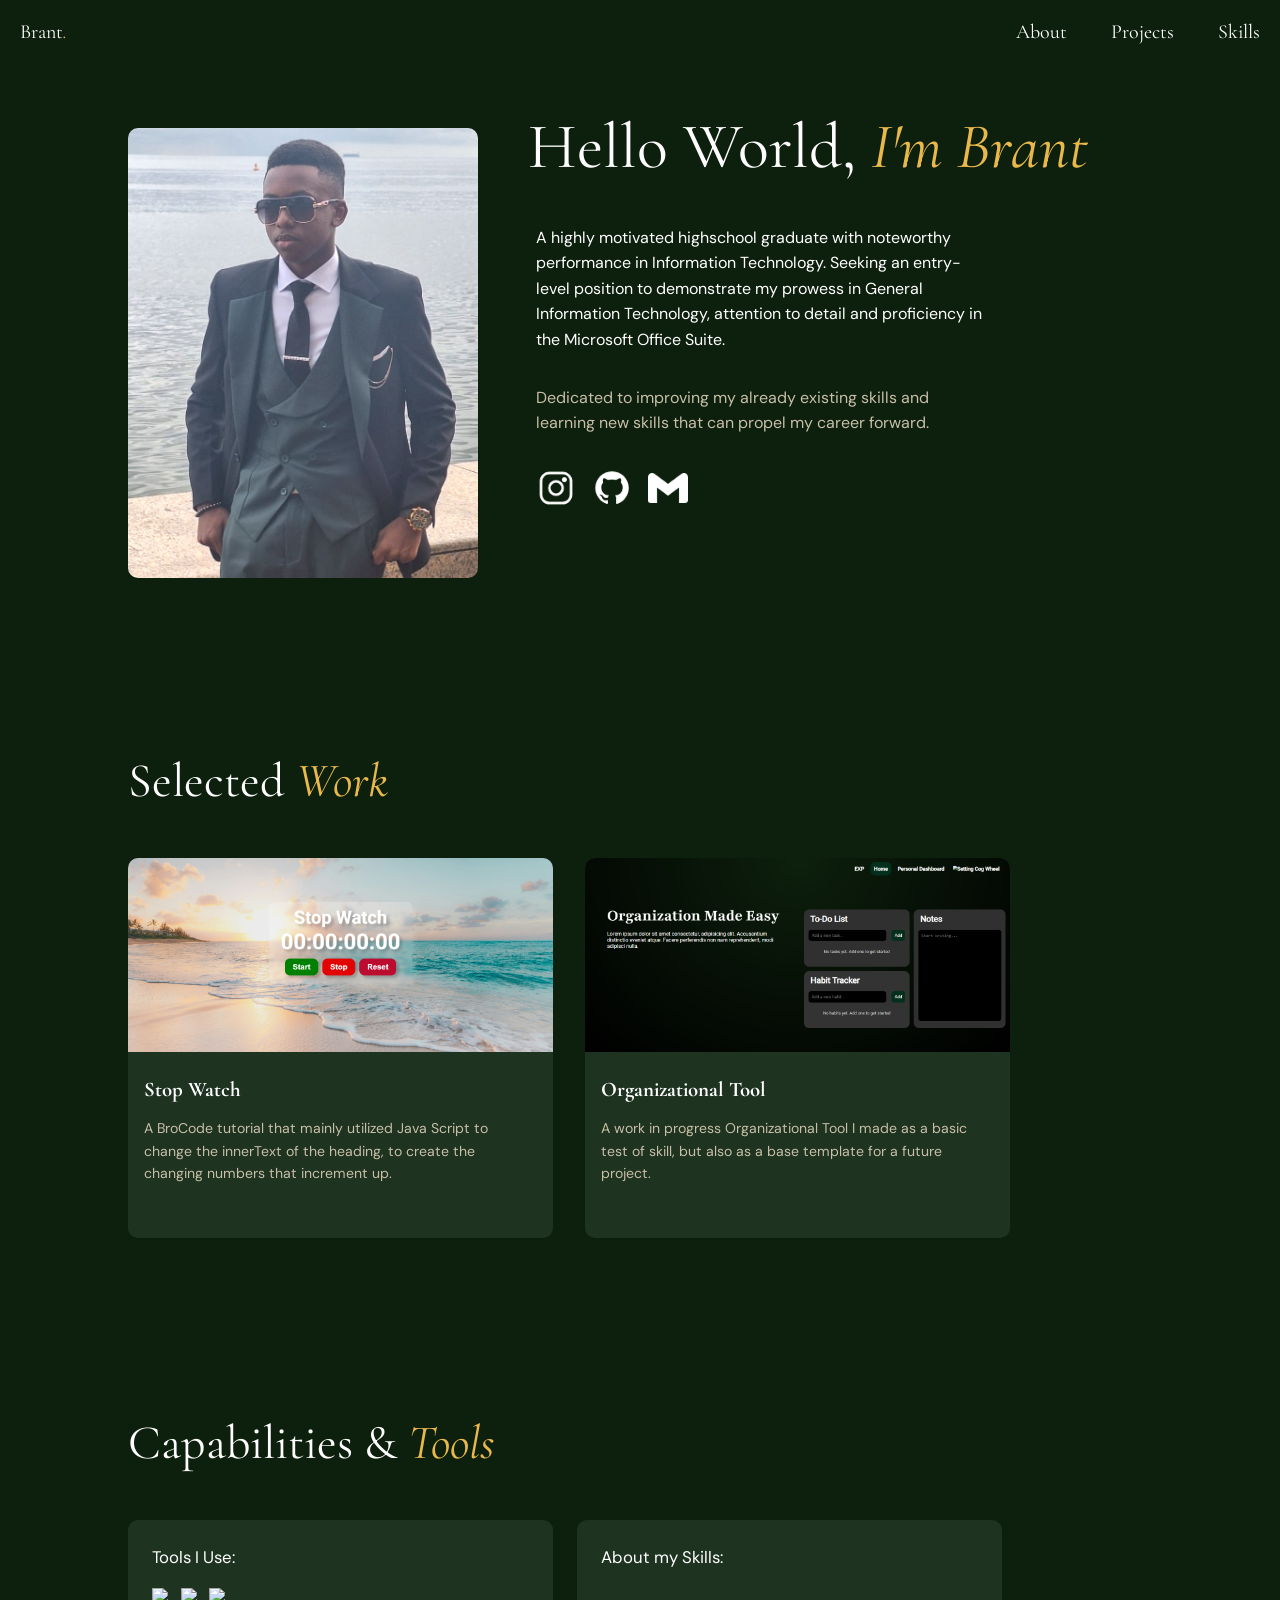
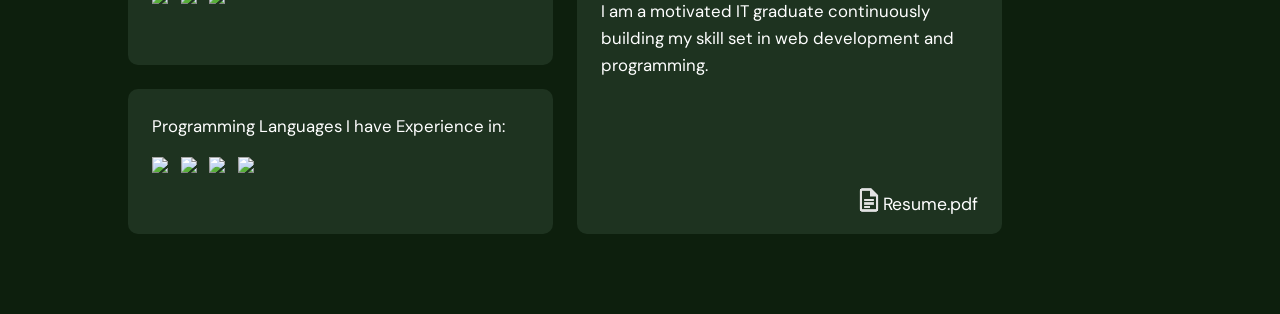
==== commit dd6d230b: "Fix links in project two and replace inedx.html with index.html; add new index.html file for project" ====
--- a/index.html
+++ b/index.html
@@ -92,11 +92,11 @@
         </div>
 
         <div class="project-display-item">
-          <a href="/projects/project_two/inedx.html"><img class="project-image" src="/images/Project_Two.png"
+          <a href="/projects/project_two/index.html"><img class="project-image" src="/images/Project_Two.png"
               alt="" /></a>
           <div class="overlay">
             <p>
-              <a class="project-link" href="/projects/project_two/inedx.html">View Project<img
+              <a class="project-link" href="/projects/project_two/index.html">View Project<img
                   src="/icons/material-symbols--open-in-new.png" alt="" /></a>
             </p>
           </div>
--- a/style.css
+++ b/style.css
@@ -1,11 +1,19 @@
+/* 
+=======================================================
+FONT IMPORTS
+=======================================================
+Import Google Fonts used throughout the website
+*/
+
 @import url('https://fonts.googleapis.com/css2?family=Cormorant+Garamond:ital,wght@0,300..700;1,300..700&display=swap');
 @import url('https://fonts.googleapis.com/css2?family=Cormorant+Garamond:ital,wght@0,300..700;1,300..700&family=DM+Mono:ital,wght@0,300;0,400;0,500;1,300;1,400;1,500&display=swap');
 @import url('https://fonts.googleapis.com/css2?family=Cormorant+Garamond:ital,wght@0,300..700;1,300..700&family=DM+Mono:ital,wght@0,300;0,400;0,500;1,300;1,400;1,500&family=DM+Sans:ital,opsz,wght@0,9..40,100..1000;1,9..40,100..1000&display=swap');
 
 /* 
 =======================================================
-General Styles
-=======================================================
+CSS VARIABLES & GLOBAL COLORS
+=======================================================
+Define reusable color values and design tokens
 */
 
 :root {
@@ -16,6 +24,13 @@
     --default-hover: #dfe1e167;
 }
 
+/* 
+=======================================================
+RESET & BASE STYLES
+=======================================================
+Universal element resets and body styling
+*/
+
 * {
     box-sizing: border-box;
     margin: 0;
@@ -39,6 +54,13 @@
     flex-direction: column;
 }
 
+/* 
+=======================================================
+TYPOGRAPHY - HEADINGS
+=======================================================
+Styling for heading elements (h1, h2)
+*/
+
 h1 {
     padding: .5em;
     font-size: 4rem;
@@ -51,6 +73,13 @@
     font-size: 3rem;
     font-weight: normal;
 }
+
+/* 
+=======================================================
+TYPOGRAPHY - BODY & EMPHASIS
+=======================================================
+Styling for paragraph text and emphasized elements
+*/
 
 p {
     font-family: DM Mono;
@@ -66,8 +95,9 @@
 
 /* 
 =======================================================
-Navagation Bar
-=======================================================
+NAVIGATION BAR
+=======================================================
+Styling for the fixed header navigation element
 */
 
 nav {
@@ -100,8 +130,9 @@
 
 /* 
 =======================================================
-Sections
-=======================================================
+MAIN SECTIONS - LAYOUT
+=======================================================
+Container styling for major page sections (About, Projects, Skills, Footer)
 */
 
 .about-section {
@@ -126,7 +157,7 @@
     flex-direction: column;
     align-items: left;
     padding: 5em 8em 3em 8em;
-    background-color: var(--background-colour-two);
+    background-color: var(--background-colour-one);
 }
 
 .contacts-section {
@@ -139,8 +170,9 @@
 
 /* 
 =======================================================
-About Section
-=======================================================
+ABOUT SECTION - PROFILE IMAGE
+=======================================================
+Styling for profile picture container and hover effects
 */
 
 .about-section .profile-picture {
@@ -162,6 +194,13 @@
     transform: scale(1.2);
 }
 
+/* 
+=======================================================
+ABOUT SECTION - TEXT & HEADING
+=======================================================
+Styling for about section paragraphs, headings, and positioning
+*/
+
 .about-section p {
     margin: 0em 10em 1em 0em;
     padding: .5em;
@@ -184,7 +223,13 @@
     font-family: DM Sans;
 }
 
-    
+/* 
+=======================================================
+ABOUT SECTION - SOCIAL LINKS
+=======================================================
+Styling for social media icon links and hover animations
+*/
+
 .social-links {
     display: flex;
     flex-direction: row;
@@ -206,8 +251,9 @@
 
 /* 
 =======================================================
-Projects Section
-=======================================================
+PROJECTS SECTION - HEADING & TEXT
+=======================================================
+Styling for project section headings, descriptions, and typography
 */
 
 .project-section h2 {
@@ -232,6 +278,13 @@
 .project-text {
     padding: 0em 1em 0em 1em;
 }
+
+/* 
+=======================================================
+PROJECTS SECTION - GRID & DISPLAY
+=======================================================
+Layout and styling for project cards grid display
+*/
 
 .project-display {
     display: grid;
@@ -253,6 +306,13 @@
 .project-display-item:hover {
     transform: translateY(-6px);
 }
+
+/* 
+=======================================================
+PROJECTS SECTION - IMAGE & OVERLAY
+=======================================================
+Styling for project images and interactive overlay effects
+*/
 
 .project-image {
     width: 425px;
@@ -288,14 +348,28 @@
 
 /* 
 =======================================================
-Skills Section
-=======================================================
+SKILLS SECTION - HEADING & TEXT
+=======================================================
+Styling for skills section headings, paragraphs, and typography
 */
 
 .skill-section h2 {
     margin: 1em 0em 0em 0em;
     text-align: left;
     font-family: Cormorant Garamond;
+}
+
+.skill-section p {
+    padding: .5em;
+    font-size: 1.05rem;
+    font-family: DM Sans;
+    line-height: 1.6;
+    font-weight: normal;
+}
+
+.skill-section ul {
+    margin: .5em 0em 0em 4em;
+    font-size: 20px;
 }
 
 .skill-link {
@@ -307,18 +381,12 @@
     float: right;
 }
 
-.skill-section p {
-    padding: .5em;
-    font-size: 1.05rem;
-    font-family: DM Sans;
-    line-height: 1.6;
-    font-weight: normal;
-}
-
-.skill-section ul {
-    margin: .5em 0em 0em 4em;
-    font-size: 20px;
-}
+/* 
+=======================================================
+SKILLS SECTION - GRID & DISPLAY
+=======================================================
+Layout and styling for skill cards grid display
+*/
 
 .skill-display {
     display: grid;
@@ -340,6 +408,13 @@
     transform: scale(1.05);
 }
 
+/* 
+=======================================================
+SKILLS SECTION - GRID POSITIONING
+=======================================================
+Grid positioning for different skill card types (Programming, Tools, Other)
+*/
+
 .programming {
     grid-row: 2;
 }
@@ -355,6 +430,13 @@
 .other p img {
     margin: 0em 0em -.25em .25em;
 }
+
+/* 
+=======================================================
+SKILLS SECTION - ICONS
+=======================================================
+Styling for skill icons and images
+*/
 
 .skill-icon {
     width: 40px;
@@ -364,8 +446,9 @@
 
 /* 
 =======================================================
-Contact Section
-=======================================================
+CONTACT/FOOTER SECTION - BUTTONS & INPUT
+=======================================================
+Styling for contact form buttons and text input elements
 */
 
 .sendButton {
